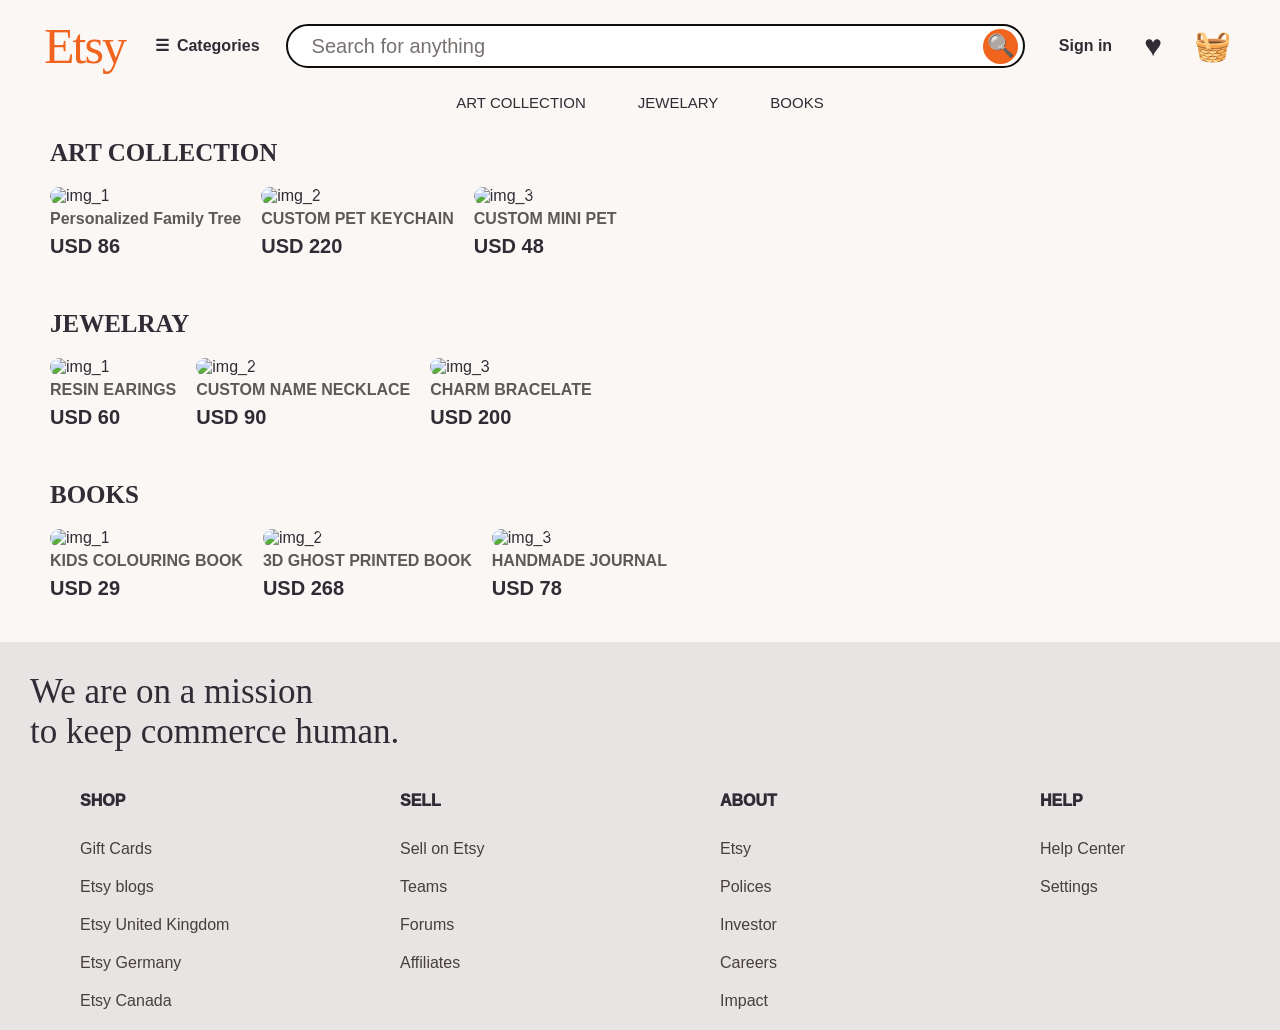
==== Assignment/index.html @ 0ff94a2f "Add files via upload" ====
<!doctype html>
<html lang="en">
  <head>
    <meta charset="UTF-8" />
    <meta name="viewport" content="width=device-width, initial-scale=1.0" />
    <title>WEBSITE "ETSY"</title>
    <link rel="stylesheet" href="style.css">
  </head>
  <body>
   

<header class="site-header">

    <div class="top">

        <h1 class="logo">Etsy</h1>

        <div class="categories">
            <span class="menu-icon">☰</span>
            <span>Categories</span>
        </div>

        <div class="search-bar">
            <input
                type="text"
                placeholder="Search for anything"
            >

            <button type="button" aria-label="Search">
                🔍
            </button>
        </div>

        <div class="user-actions">
            <button type="button">Sign in</button>

            <a href="#favorites"
               aria-label="Favorites"
               class="icon-link">♥</a>

            <a href="#cart"
               aria-label="Shopping bag"
               class="icon-link">🧺</a>
        </div>

    </div>

    <nav>
        <a href="#ART_COLLECTION">ART COLLECTION</a>
        <a href="#JEWELARY">JEWELARY</a>
        <a href="#BOOKS">BOOKS</a>
    </nav>

</header>

<main class="content">
    <div class="sections" id="ART_COLLECTION">
      <h2>ART COLLECTION</h2>
      <div class="box">
      <div class="gallery">
        <img src="img/art1.webp" alt="img_1" />
        <div class="para">
          <H6>Personalized Family Tree </H6>
           <h4> USD 86</h4>
           
        </div>
      </div>
      <div class="gallery">
        <img src="img/art3.webp" alt="img_2" />
        <div class="para">
          
           <H6> CUSTOM PET KEYCHAIN </H6>
           <h4> USD 220</h4>
         
        </div>
      </div>
      <div class="gallery">
        <img src="img/art2.webp" alt="img_3" />
        <div class="para">
           <H6> CUSTOM MINI PET </H6>
           <h4> USD 48</h4>
            
        </div>
      </div>
      </div>
    </div>
     <div class="sections" id="JEWELARY">
      <h2>JEWELRAY</h2>
      <div class="box">
      <div class="gallery">
        <img src="img/j1.jpg" alt="img_1" />
        <div class="para">
          <H6> RESIN EARINGS </H6>
           <h4> USD 60</h4>
            
             
        </div>
      </div>
      <div class="gallery">
        <img src="img/j2.avif" alt="img_2" />
        <div class="para">
          <H6> CUSTOM NAME NECKLACE </H6>
           <h4> USD 90</h4>
            
        </div>
      </div>
      <div class="gallery">
        <img src="img/j3.avif" alt="img_3" />
        <div class="para">
          <H6> CHARM BRACELATE </H6>
           <h4> USD 200</h4>
          
        </div>
      </div>
      </div>
    </div>
     <div class="sections" id="BOOKS">
      <h2>BOOKS</h2>
      <div class="box">
      <div class="gallery">
        <img src="img/b4.webp" alt="img_1" />
        <div class="para">
          <H6> KIDS COLOURING BOOK </H6>
           <h4> USD 29</h4>
             
        </div>
      </div>
      <div class="gallery">
        <img src="img/b2.webp" alt="img_2" />
        <div class="para">
          <H6>  3D GHOST PRINTED BOOK</H6>
           <h4> USD 268</h4>
            
        </div>
      </div>
      <div class="gallery">
        <img src="img/b3.webp" alt="img_3" />
        <div class="para">
          <H6> HANDMADE JOURNAL </H6>
           <h4> USD 78</h4>
            
        </div>
      </div>
      </div>
    </div>
    </main>
    <footer>
      <h>We are on a mission <br> to keep commerce human.</h>
      <div class="container">
        
        <div class="box">
          <h3>SHOP </h3>
          <ul>
            <li>Gift Cards</li>
            <li>Etsy blogs</li>
            <li>Etsy United Kingdom</li>
            <li>Etsy Germany</li>
            <li> Etsy Canada</li>
          </ul>
        </div>
        <div class="box">
          <h3> SELL</h3>
          <ul>
            <li>Sell on Etsy</li>
            
            <li>Teams</li>
            <li>Forums </li>
            <li>Affiliates</li>
          </ul>
        </div>
        <div class="box">
          <h3>ABOUT </h3>
          <ul>
            <li>Etsy</li>
            <li>Polices</li>
            <li>Investor</li>
            <li>Careers</li>
            <li>Impact</li>
          </ul>
        </div>
        <div class="box">
          <h3> HELP</h3>
          <ul>
            <li>Help Center</li>
            <li>Settings</li>
            
          </ul>
        </div>
      </div>
    </footer>
  </body>
</html>
---- Assignment/style.css ----
* {
    margin: 0;
    padding: 0;
    box-sizing: border-box;
}

h1 {
 padding-left: 20px;
    margin-bottom: 5px;
    margin-top: 30px;
    font-size: 50px ;  
      font-family: 'Georgia', serif;
    font-size: 60px;
    font-weight: 400;
    color: #F1641E;
    letter-spacing: -2px;
}
h2 , h3{
    padding-left: 50px;
    
    margin-top:10px;
    
}
h2{
    font-size: 25px ;
    font-family: "Playfair Display", serif;
;
}
h3{
    font-size: 30px ;
}
h6{
    font-size: 16px ;
    color: rgb(92, 89, 89);
    font-family:Arial, Helvetica, sans-serif;
}




body {
    width: 100%;
    background: #faf7f5;
    font-family: Arial, Helvetica, sans-serif;
    color: #302c35;
}


.site-header {
    width: 100%;
    padding: 18px 24px 8px;
    background: #faf7f5;
}


.top {
    display: flex;
    align-items: center;
    gap: 22px;
    width: 100%;
    min-height: 50px;
}
.logo {
    flex-shrink: 0;
    margin: 0 4px 0 0;
    font-family: Georgia, "Times New Roman", serif;
    font-size: 50px;
    font-weight: normal;
    letter-spacing: -2px;
    line-height: 1;
    color: #f1641e;
    cursor: pointer;
}

.categories {
    display: flex;
    align-items: center;
    justify-content: center;
    gap: 8px;
    flex-shrink: 0;
    color: #302c35;
    font-size: 16px;
    font-weight: 600;
  
    cursor: pointer;
    padding: 12px 4px;
    border-radius: 30px;
    transition: background-color 0.25s ease;
}

.categories:hover {
    background-color: #f0edeb;
}

.menu-icon {
    font-size: 16px;
    line-height: 1;
}


.search-bar {
    display: flex;
    align-items: center;
    min-width: 60%;
    height: 44px;
    padding: 3px 5px 3px 24px;
    border: 2px solid #0c0c0c;
    border-radius: 50px;
    background: #fff;
    box-shadow: none;
   
}

.search-bar input {
   flex:1;
    width: 100%;
    height: auto;
    padding: 0;
    margin:0;
    border: none;
    outline: none;
    background: transparent;
    font-size: 20px;
    color: #302c35;
}

.search-bar input::placeholder {
    color: #77716f;
    opacity: 1;
}


.search-bar button {
    display: flex;
    align-items: center;
    justify-content: center;
    flex-shrink: 0;
    width: 35px;
    height: 35px;
    padding: 0;
    border: none;
    border-radius: 50%;
    background: #f1641e;
    color: white;
    font-size: 22px;
    cursor: pointer;
    transition: background 0.2s ease,
                transform 0.2s ease;
}

.search-bar button:hover {
    background: #d94f0b;
    transform: scale(1.05);
}

.search-bar button svg {
    width: 15px;
    height: 15px;
   
}

.user-actions {
    display: flex;
    align-items: center;
    justify-content: flex-start;
    gap: 3px;
    flex-shrink: 0;
    margin-left: 2px;
}

/* Sign in button */
.user-actions > button {
    flex-shrink: 0;
    padding: 12px 10px;
    border: none;
    border-radius: 30px;
    background: transparent;
    color: #302c35;
    font-size: 16px;
    font-weight: 600;
    cursor: pointer;
    transition: background-color 0.25s ease;
}

.user-actions button:hover {
    background: #f0edeb;
}

.icon-link {
   
    display: flex;
    align-items: center;
    justify-content: center;
    flex-shrink: 0;
    width: 56px;
    height: 56px;
    border-radius: 50%;
    color: #302c35;
    background: transparent;
    text-decoration: none;
    font-size: 30px;
    line-height: 1;
    transition: color 0.25s ease,
                background-color 0.25s ease,
                transform 0.25s ease;
}

.icon-link:hover {
    color: #203b70;
    background: #e0f0ff;
    transform: scale(1.04);
    box-shadow: 0 0 0 1px #edf6ff;
}


.site-header nav {
    display: flex;
    align-items: center;
    justify-content: center;
    flex-wrap: wrap;
    gap: 12px;
    margin-top: 10px;
}

.site-header nav a {
    display: inline-block;
    padding: 10px 20px;
    border-radius: 40px;
    color: #302c35;
    background: transparent;
    font-family: Arial, Helvetica, sans-serif;
    font-size: 15px;
    font-weight: 500;
    text-decoration: none;
   
    transition: background-color 0.25s ease;
}

.site-header nav a:hover {
    background: #f0edeb;
}

/* ========== TABLET ========== */
@media (max-width: 1050px) {
    .site-header {
        padding: 14px 18px 8px;
    }

    .top {
        gap: 14px;
    }

    .logo {
        font-size: 50px;
    }

    .categories {
        font-size: 16px;
        gap: 7px;
    }

    .search-bar {
        height: 58px;
        padding-left: 16px;
    }

    .search-bar input {
        font-size: 18px;
    }

    .search-bar button {
        width: 46px;
        height: 46px;
        font-size: 23px;
    }

    .user-actions {
        gap: 5px;
    }

    .user-actions button {
        font-size: 16px;
        padding: 10px 6px;
    }

    .icon-link {
        width: 44px;
        height: 44px;
        font-size: 26px;
    }
}
/*mobile*/

@media (max-width: 650px) {
    .site-header {
        padding: 12px 14px;
    }

    .top {
        flex-wrap: wrap;
        gap: 10px;
    }

    .logo {
        font-size: 43px;
    }

    .categories {
        font-size: 14px;
        margin-left: auto;
    }

    .search-bar {
        order: 5;
        flex: 0 0 100%;
        height: 54px;
    }

    .search-bar input {
        font-size: 16px;
    }

    .search-bar button {
        width: 42px;
        height: 42px;
    }

    .user-actions {
        margin-left: auto;
        gap: 3px;
    }

    .user-actions button {
        font-size: 14px;
        padding: 8px 5px;
    }

    .icon-link {
        width: 38px;
        height: 38px;
        font-size: 23px;
    }

    .site-header nav {
        justify-content: flex-start;
        gap: 3px;
        margin-top: 10px;
    }

    .site-header nav a {
        padding: 9px 10px;
        font-size: 12px;
    }
}


.box{
    display:flex;
    gap :20px;
    padding-left:50px;
    
   
   
}
.content{
    
    width:100%;
    height:auto;
    padding:0px;
   
}
.gallery{
    margin-top: 20px;
    margin-bottom: 39px;
   
}
.gallery img{
    width:300px;
    height:300px;
    border-radius: 10px;
    
}
.gallery img:hover{
cursor: pointer;


}
.para{
    margin-top: 2px;
    line-height: 1.5;
    font-size: 20px;
    font-family:'Lucida Sans', 'Lucida Sans Regular', 'Lucida Grande', 'Lucida Sans Unicode', Geneva, Verdana, sans-serif;

}
.container{
    display:grid;
    grid-template-columns: 300px 300px 300px 300px;
    gap:20px;
}
footer{
    padding-left: 30px;
    padding-top: 30px;
    background-color: rgb(231, 228, 228);
}
footer h{
   margin-bottom: 60px ;
   font-family:'Canela';
   font-size: 35px;
   font-weight: 500;
  
}
 footer .box{
    display:flex;
    flex-direction: column;
    align-items: flex-start;
    gap:30px;
    margin-top: 30px;
    padding :0;
   
}
footer .box h3{
 font-family:'Gill Sans', 'Gill Sans MT', Calibri, 'Trebuchet MS', sans-serif;
    font-size: 16px;
    font-weight: 1000;
}
footer .box ul
{
    margin:0;
    list-style: none;
    padding:0;
}
footer .box li{
    margin-bottom:20px;
    padding-left:50px;
    font-size: 16px;
    color: rgb(72, 62, 62);
   
    
}
footer .box li:hover{
     cursor: pointer;
      text-decoration: underline;
}


.prod {
    display: grid;
    grid-template-columns:  1.1fr 0.9fr;
    gap: 40px;
    max-width: 1500px;
    margin: 30px auto;
    padding: 0 30px;
    align-items: start;
}


.pro1 {
    min-width: 0;
}

.pro1  img {
    display: block;
    width: 100%;
    max-width: 650px;
    aspect-ratio: 1 / 1;
    object-fit: cover;
    border-radius: 20px;
    margin: 0 auto 35px;
}

.pro2 {
    min-width: 0;
    width: 100%;
    margin: 0;
}

.pro2 h2 {
    font-size: 24px;
    margin-bottom: 8px;
}

.pro2 h3 {
    font-family: 'Gill Sans', 'Gill Sans MT',
        Calibri, 'Trebuchet MS', sans-serif;
    color: rgb(83, 177, 83);
    font-size: 15px;
    margin: 0 0 20px;
}

.product-description {
    line-height: 1.6;
    font-size: 17px;
}

.pro3 {
    margin: 25px 0;
}

.pro3 h5 {
    font-family: Arial, Helvetica, sans-serif;
    font-size: 16px;
    font-weight: 600;
    margin-bottom: 6px;
}

.pro3 h6 {
    font-size: 13px;
    font-weight: normal;
    margin-bottom: 25px;
}


.order-form {
    width: 100%;
    max-width: 650px;
    margin: 20px 0;
}

.order-form label {
    display: block;
    font-size: 16px;
    font-weight: 600;
    margin-bottom: 9px;
}

.order-form select,
.order-form input {
    display: block;
    width: 100%;
    height: 45px;
    padding: 0 12px;
    margin-bottom: 18px;
    border: 1px solid #a0958e;
    border-radius: 12px;
    background-color: #faf7f4;
    color: #302b35;
    font-family: inherit;
    font-size: 16px;
}

.order-form select {
    cursor: pointer;
}

.person {
    margin: 25px 0;
    font-size: 16px;
    font-weight: 600;
}

.person summary {
    cursor: pointer;
    list-style: none;
}

.person summary:hover {
    opacity: 0.8;
}

.person label {
    margin-top: 20px;
    font-size: 13px;
}

.person input {
    height: 50px;
    font-size: 14px;
}

.basket-button {
    width: 100%;
    min-height: 50px;
    border: none;
    border-radius: 30px;
    background-color: #222;
    color: white;
    font-size: 17px;
    font-weight: bold;
    cursor: pointer;
    transition: background-color 0.2s ease;
}

.basket-button:hover {
    background-color: #444;
}


.reviews {
    width: 100%;
    color: #302b35;
    margin: 35px 0;
}

.reviews  h2 {
    font-size: 25px;
    margin-bottom: 25px;
}

.review-summary {
    font-size: 15px;
    line-height: 2;
    margin-bottom: 22px;
}

.review-summary span {
    display: inline-block;
    margin-right: 12px;
}


.rating-overview {
    display: flex;
    flex-wrap: wrap;
    align-items: center;
    gap: 18px;
    margin: 25px 0 35px;
}

.overall-rating {
    display: flex;
    align-items: center;
    gap: 6px;
}

.overall-rating strong {
    font-size: 48px;
    font-weight: normal;
}

.big-star {
    color: #ffad18;
    font-size: 38px;
}

.overall-rating small {
    font-size: 12px;
    line-height: 1.5;
}

.rating-score {
    display: flex;
    align-items: center;
    gap: 10px;
}

.rating-score strong {
    display: flex;
    align-items: center;
    justify-content: center;
    flex-shrink: 0;
    width: 48px;
    height: 48px;
    border: 3px solid #ffbf35;
    border-radius: 50%;
    font-size: 17px;
}

.rating-score span {
    font-size: 13px;
}


.review {
    padding: 22px 0;
    border-bottom: 1px solid #ded8d3;
}

.review-heading {
    display: flex;
    align-items: center;
    flex-wrap: wrap;
    gap: 10px;
    margin-bottom: 12px;
}

.stars {
    color: #ffad18;
    font-size: 22px;
    letter-spacing: 1px;
}

.this-item {
    padding: 3px 9px;
    border: 1px solid #a0958e;
    border-radius: 20px;
    font-size: 12px;
}

.reviewer {
    margin-left: auto;
    font-size: 13px;
    color: #514953;
}

.review  p {
    font-size: 16px;
    line-height: 1.6;
}

.product-info-panels {
    width: 100%;
    margin-top: 35px;
}

.product-info-panels details {
    padding: 22px 0;
    border-top: 1px solid #ded8d3;
}

.product-info-panels summary {
    position: relative;
    padding-right: 25px;
    font-size: 20px;
    font-weight: bold;
    cursor: pointer;
    list-style: none;
}


.product-info-panels summary::after {
   
    position: absolute;
    right: 3px;
    top: 0;
    font-size: 22px;
}


.product-info-panels details h3 {
    color: #302b35;
    font-size: 18px;
    margin: 28px 0 14px;
}

.highlight {
    font-size: 17px;
    margin-bottom: 25px;
}

.panel-description {
    color: #514953;
    font-size: 15px;
    line-height: 1.7;
    margin-bottom: 25px;
}

.learn-more {
    display: block;
    text-align: center;
    color: #302b35;
    font-weight: bold;
    text-decoration: none;
    padding: 15px 0;
}

.learn-more:hover {
    text-decoration: underline;
}


.policy-item {
    display: flex;
    align-items: flex-start;
    gap: 12px;
    margin-top: 22px;
}

.policy-item  span {
    flex-shrink: 0;
    font-size: 23px;
}

.policy-item p {
    font-size: 16px;
    line-height: 1.5;
}


@media (max-width: 900px) {
    .prod {
        grid-template-columns: minmax(0, 1fr);
        gap: 25px;
        padding: 0 20px;
    }

    .pro1  img {
        max-width: 600px;
    }

    .pro2 {
        max-width: 650px;
        margin: 0 auto;
    }
}

@media (max-width: 500px) {
    .prod {
        padding: 0 14px;
    }

    .reviews  h2 {
        font-size: 22px;
    }

    .rating-overview {
        gap: 15px;
    }

    .reviewer {
        margin-left: 0;
    }

    .product-info-panels summary {
        font-size: 18px;
    }
}
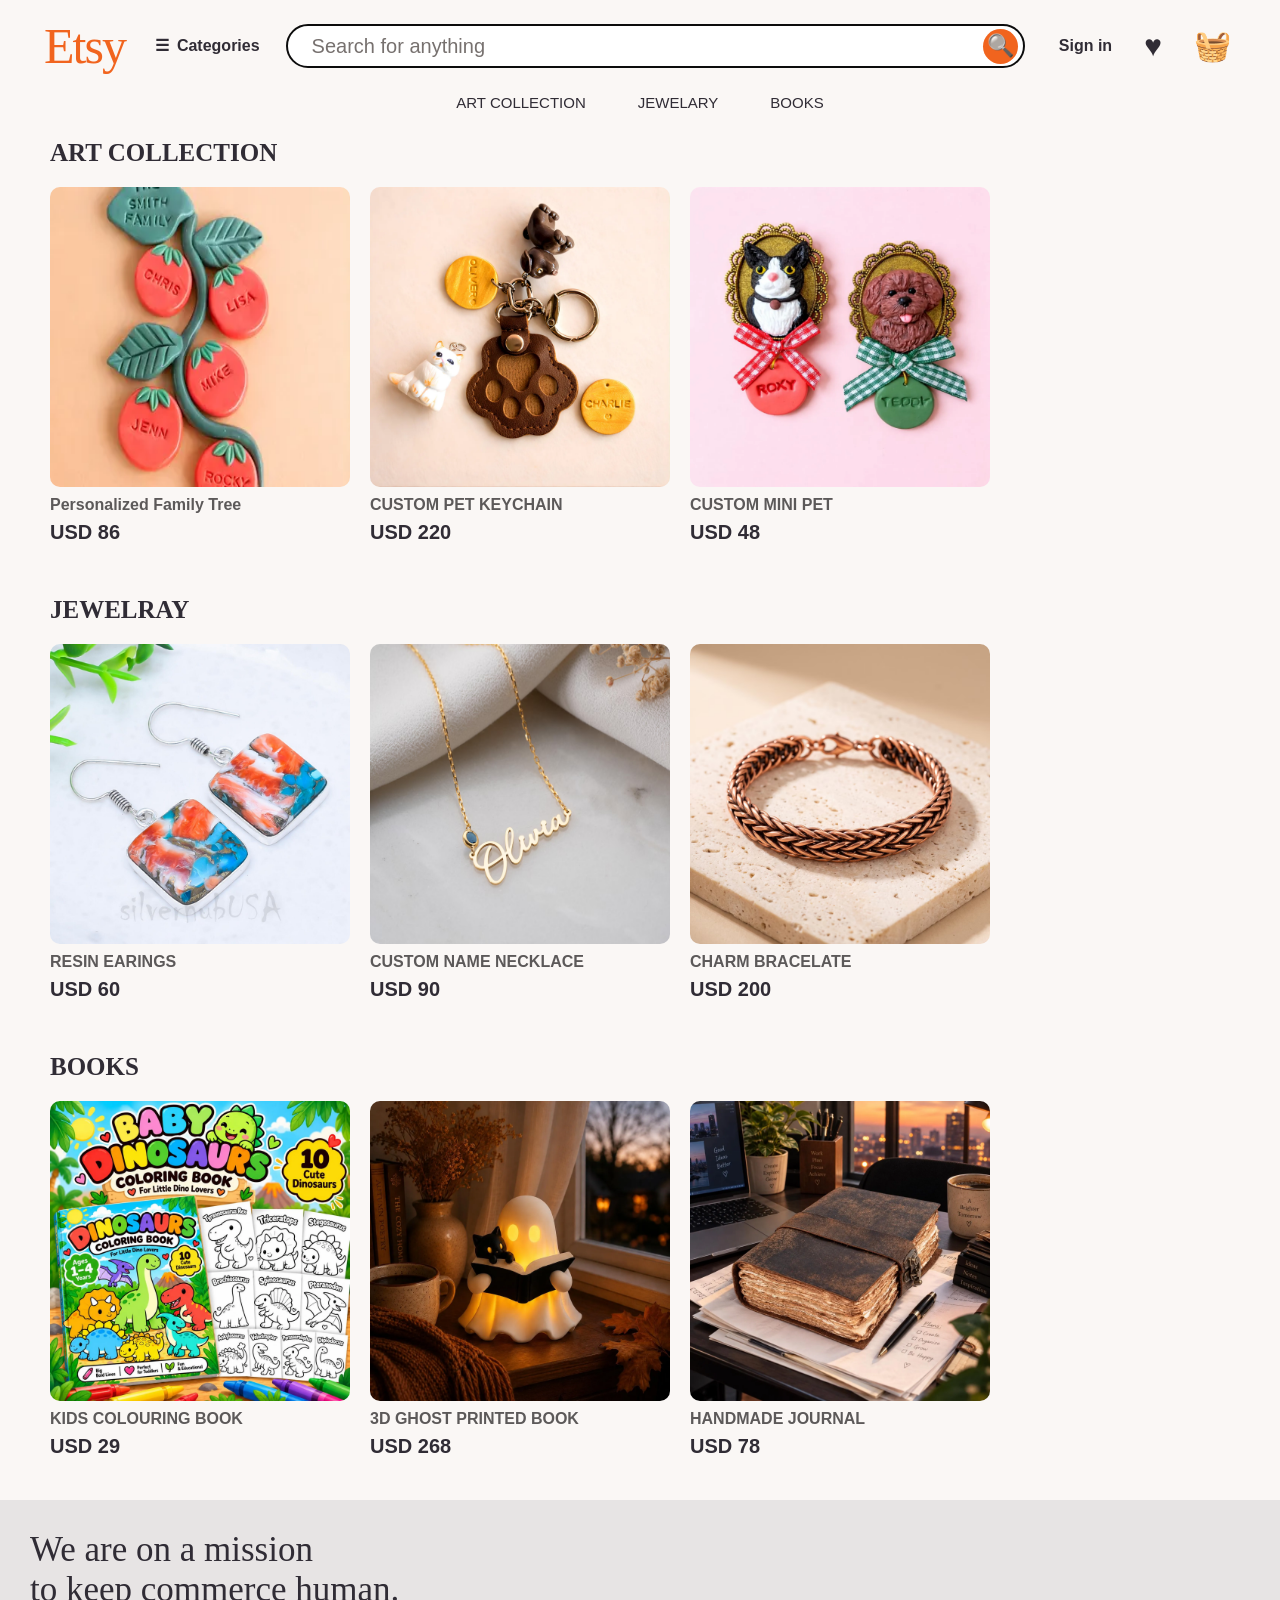
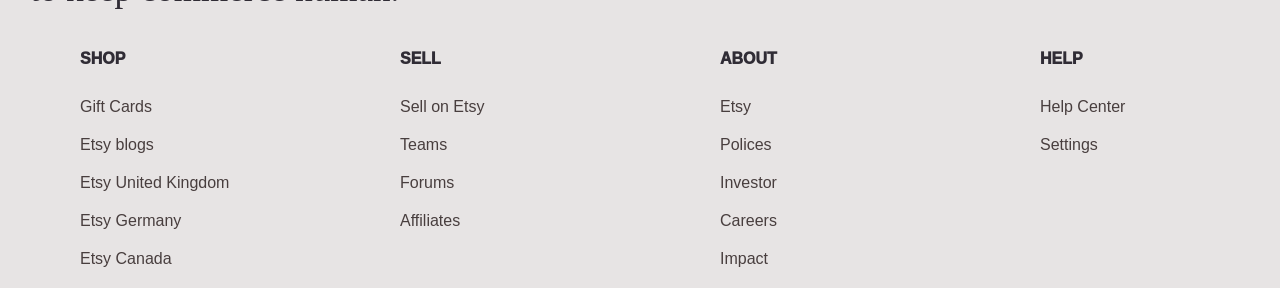
==== commit a5bb4573: "Update index and product pages" ====
--- a/Assignment/index.html
+++ b/Assignment/index.html
@@ -58,7 +58,7 @@
       <h2>ART COLLECTION</h2>
       <div class="box">
       <div class="gallery">
-        <img src="img/art1.webp" alt="img_1" />
+        <img src="art1.webp" alt="img_1" />
         <div class="para">
           <H6>Personalized Family Tree </H6>
            <h4> USD 86</h4>
@@ -66,7 +66,7 @@
         </div>
       </div>
       <div class="gallery">
-        <img src="img/art3.webp" alt="img_2" />
+        <img src="art3.webp" alt="img_2" />
         <div class="para">
           
            <H6> CUSTOM PET KEYCHAIN </H6>
@@ -75,7 +75,7 @@
         </div>
       </div>
       <div class="gallery">
-        <img src="img/art2.webp" alt="img_3" />
+        <img src="art2.webp" alt="img_3" />
         <div class="para">
            <H6> CUSTOM MINI PET </H6>
            <h4> USD 48</h4>
@@ -88,7 +88,7 @@
       <h2>JEWELRAY</h2>
       <div class="box">
       <div class="gallery">
-        <img src="img/j1.jpg" alt="img_1" />
+        <img src="j1.jpg" alt="img_1" />
         <div class="para">
           <H6> RESIN EARINGS </H6>
            <h4> USD 60</h4>
@@ -97,7 +97,7 @@
         </div>
       </div>
       <div class="gallery">
-        <img src="img/j2.avif" alt="img_2" />
+        <img src="j2.avif" alt="img_2" />
         <div class="para">
           <H6> CUSTOM NAME NECKLACE </H6>
            <h4> USD 90</h4>
@@ -105,7 +105,7 @@
         </div>
       </div>
       <div class="gallery">
-        <img src="img/j3.avif" alt="img_3" />
+        <img src="j3.avif" alt="img_3" />
         <div class="para">
           <H6> CHARM BRACELATE </H6>
            <h4> USD 200</h4>
@@ -118,7 +118,7 @@
       <h2>BOOKS</h2>
       <div class="box">
       <div class="gallery">
-        <img src="img/b4.webp" alt="img_1" />
+        <img src="b4.webp" alt="img_1" />
         <div class="para">
           <H6> KIDS COLOURING BOOK </H6>
            <h4> USD 29</h4>
@@ -126,7 +126,7 @@
         </div>
       </div>
       <div class="gallery">
-        <img src="img/b2.webp" alt="img_2" />
+        <img src="b2.webp" alt="img_2" />
         <div class="para">
           <H6>  3D GHOST PRINTED BOOK</H6>
            <h4> USD 268</h4>
@@ -134,7 +134,7 @@
         </div>
       </div>
       <div class="gallery">
-        <img src="img/b3.webp" alt="img_3" />
+        <img src="b3.webp" alt="img_3" />
         <div class="para">
           <H6> HANDMADE JOURNAL </H6>
            <h4> USD 78</h4>
